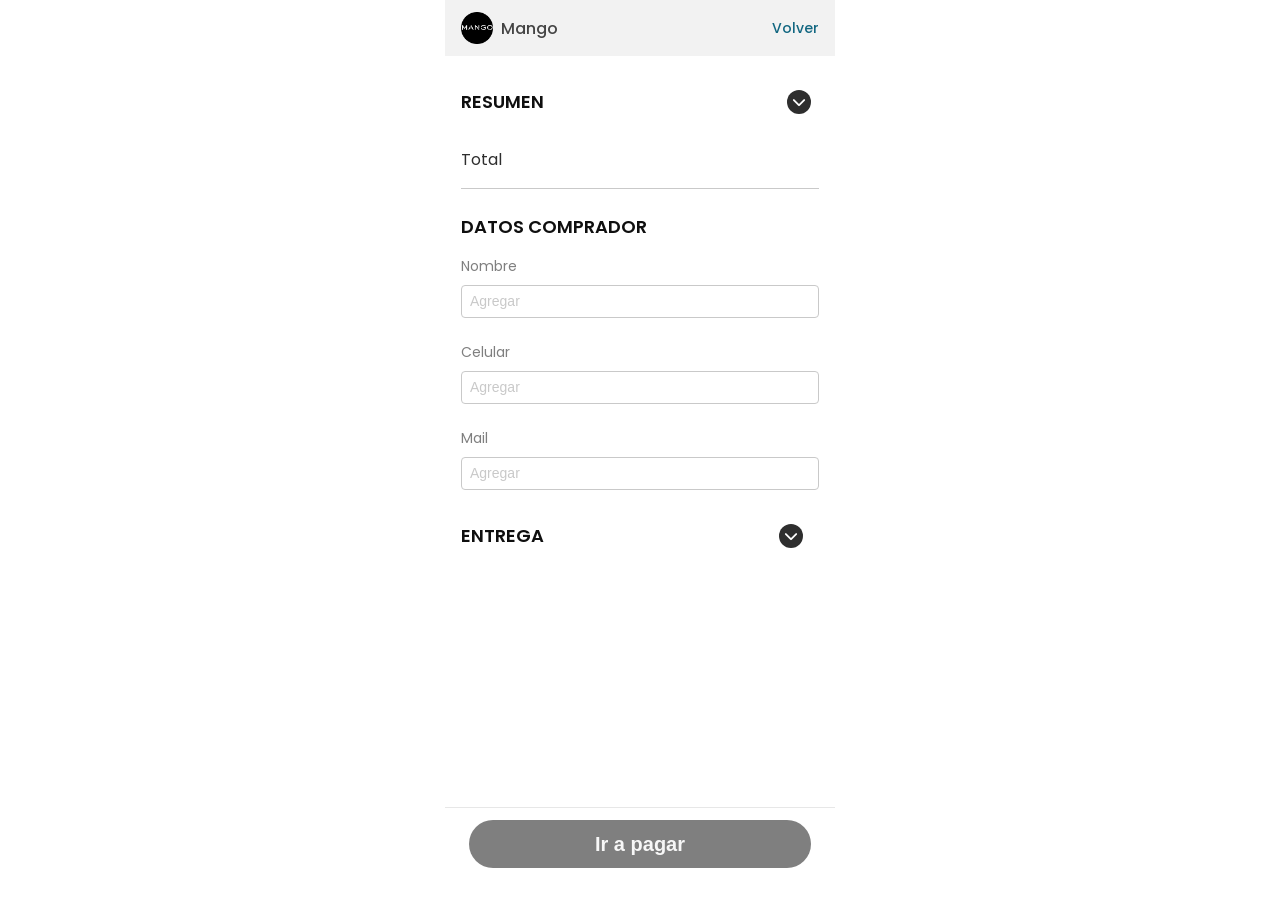
==== preCheckout.html @ 73e1fdb6 "toggle de los botones" ====
<!DOCTYPE html>
<html lang="es">
<head>
    <meta charset="UTF-8">
    <meta name="viewport" content="width=device-width, initial-scale=1.0">
    <title>Pre Checkout</title>
    <link rel="stylesheet" href="preCheckout.css">
    <link rel="stylesheet" href="https://cdnjs.cloudflare.com/ajax/libs/font-awesome/6.5.0/css/all.min.css">
    <link href="https://fonts.googleapis.com/css2?family=Poppins:wght@300;400;500;600;700&display=swap" rel="stylesheet">
</head>
<body>

  <div class="container">

    <!-- Header -->
    <header class="checkout-header">
        <div class="checkout-header__logo">
            <img src="images/Ellipse 3.png" alt="Mango">
            <span>Mango</span>
        </div>
        <a class="checkout-header__volver">Volver</a>
    </header>

    <!-- Resumen -->
    <section class="checkout-resumen">
        <div class="checkout-resumen__header">
            <h2>Resumen</h2>
            <i class="fa-solid fa-chevron-down"></i>
        </div>

        <div class="checkout-resumen__detalle">
            <img src="images/image_p.png" alt="Camisa bootcut">
            <div class="checkout-resumen__info">
                <p class="resumen-nombre">Camisa <br> Bootcut</p>

                <div class="checkout-resumen__atributos">
                    <span>Color: <span class="resumen-color">Celeste</span></span>
                    <span>Talla: <span class="resumen-talla">M</span></span>
                    <span>Cantidad: <span class="resumen-cantidad">01</span></span>
                </div>
            </div>
        </div>

        <div class="checkout-resumen__total">
            <span>Total</span>
            <span class="total-price">S/ 120.00</span>
        </div>
    </section>

    <!-- Datos comprador -->
    <section class="checkout-datos">
        
        <h2>Datos comprador</h2>

        <div class="checkout-column">
            <div class="checkout-field">
                <label>Nombre</label>
                <input type="text" placeholder="Agregar">
            </div>
            <div class="checkout-field">
                <label>Celular</label>
                <input type="text" placeholder="Agregar">
            </div>
            <div class="checkout-field">
                <label>Mail</label>
                <input type="email" placeholder="Agregar">
            </div>
        </div>

    </section>

    <!-- Entrega -->
    <section class="checkout-entrega">
        <div class="checkout-entrega__header">
            <h2>Entrega</h2>
            <i class="fa-solid fa-chevron-down"></i>
        </div>

        <div class="checkout-entrega__content">

            <div class="checkout-entrega__opciones">
                <label>
                    <input type="radio" name="entrega" value="delivery" checked> Delivery
                </label>
                <label>
                    <input type="radio" name="entrega" value="recojo"> Recojo
                </label>
            </div>

            <div class="checkout-entrega__fields">
                <div class="checkout-field">
                    <label>Departamento</label>
                    <select>
                        <option value="">Seleccionar</option>
                    </select>
                </div>

                <div class="checkout-field">
                    <label>Distrito</label>
                    <input type="text" placeholder="Surco">
                </div>

                <div class="checkout-field">
                    <label>Dirección</label>
                    <input type="text" placeholder="Av. Alfredo Benavides 778">
                </div>
            </div>

        </div>

    </section>

  </div>

  <!-- Footer fijo -->
  <div class="checkout-footer">
      <button id="btn-pagar" disabled>Ir a pagar</button>
  </div>



    <script src="preCheckout.js"></script>
</body>
</html>
---- preCheckout.css ----
* {
    margin: 0;
    padding: 0;
    box-sizing: border-box;
}

:root {
    --color-bg: #FFFFFF;
    --color-text-primary: #111111;
    --color-text-secondary: #413C3C;
    --color-text-paragraph: #918A8A;
    --color-surface: #F5F5F5;

    --font-family: 'Poppins', sans-serif;
    --font-size-base: 14px;
    --font-size-sm: 12px;
    --font-size-md: 16px;
    --font-weight-md: 500;
    --font-weight-semiBold: 600
}

body {
    font-family: var(--font-family);
    font-size: var(--font-size-base);
    background-color: var(--color-bg);
    color: var(--color-text-primary);
}

.container {
    padding: 0 16px;
    /*max-width: 390px;*/
    width: 100%;
    margin: 0 auto;
    /*border: 1px solid red;*/
    /*outline: 1px solid red;*/
    display: flex;
    flex-direction: column;
    gap: 24px;
}

/*checkout Header*/

.checkout-header{
    /*outline: 1px solid red;*/
    display: flex;
    justify-content: space-between;
    padding: 12px 16px 12px 16px;
    background-color: #F2F2F2;
    align-items: center;
    margin: 0 -16px;
}

.checkout-header__logo{
    /*border: 1px solid green;*/
    display: flex;
    justify-content: center;
    align-items: center;
    gap: 8px;

}

.checkout-header__logo img{
    max-height: 32px;
    max-width: 32px;

}

.checkout-header__logo span{
    font-size: 16px;
    color: #444444;
    font-weight: var(--font-weight-md);
}

.checkout-header a{
    /*border: 1px solid green;*/
    color: #126781;
    font-size: 14px;
    font-weight: var(--font-weight-md);
}


/*RESUMEN*/
.checkout-resumen{
    /*border: 3px solid green;*/
    display: flex;
    flex-direction: column;
    gap: 24px;
}

.checkout-resumen__header{
    /*border: 1px solid purple;*/
    display: flex;
    justify-content: space-between;
    align-items: center;
    padding: 8px 0;
}

.checkout-resumen__header h2{
    font-size: 18px;
    font-weight: var(--font-weight-semiBold);
    text-transform: uppercase;
    color: #0F0F0F;
}

.checkout-resumen__header i{
    /*border: 1px solid pink;*/
    background-color: #2E2E2E;
    border-radius: 50%;
    padding: 5px;
    color: #FFFFFF;
    margin-right: 8px;
    
}

.checkout-resumen__detalle{
    /*border: 1px solid pink;*/
    display: none;
    gap: 8px;
    align-items: stretch;
}

.checkout-resumen__detalle--visible{
    display: flex;
}

.checkout-resumen__detalle img{
    height: 100%;
    width: 112px;
    min-height: 112px;
    border-radius: 16px;
    border: 1px solid #E3E3E3;
    object-fit: cover;;
}

.checkout-resumen__info{
    /*border: 1px solid brown;*/
    display: flex;
    flex-direction: column;
    gap: 4px;
}

.checkout-resumen__info p{
    /*border: 1px solid blue;*/
    color: #1C1C1C;
    font-weight: var(--font-weight-md);
    font-size: 16px;
}

.checkout-resumen__atributos{
    /*border: 1px solid yellow;*/
    display: flex;
    flex-direction: column;
    margin-top: auto;
}

.checkout-resumen__atributos span{
    /*border: 1px solid yellow;*/
    color: #7F7F7F;
    font-size: 14px;
    letter-spacing: 0.5px;
}

.checkout-resumen__atributos span span{
    color: #474747;
    font-weight: var(--font-weight-md);
}



.checkout-resumen__total{
    /*border: 1px solid black;*/
    border-bottom: 1px solid #C9C9C9;
    display: flex;
    justify-content: space-between;
    align-items: center;
    padding-bottom: 16px;
    padding-right: 8px;
}

.checkout-resumen__total span{
    font-size: 16px;
    color: #2E2E2E;
}

.checkout-resumen__total .total-price{
    font-weight: var(--font-weight-semiBold);
    color: #1C1C1C;
}


/*Datos comprador*/
.checkout-datos{
    /*border: 1px solid yellow;*/
    display: flex;
    flex-direction: column;
    gap: 16px;
}

.checkout-datos h2{
    /*border: 1px solid black;*/
    color: #0F0F0F;
    font-weight: var(--font-weight-semiBold);
    font-size: 18px;
    text-transform: uppercase;
}

.checkout-column{
    /*border: 1px solid black;*/
    display: flex;
    flex-direction: column;
    gap: 24px;
}
.checkout-field{
    /*border: 1px solid blue;*/
    display: flex;
    flex-direction: column;
    gap: 8px;
}

.checkout-field label{
    color: #7F7F7F;
    font-size: 14px;
}

.checkout-field input{
    color: #C9C9C9;
    border: 1px solid #C9C9C9;
    border-radius: 4px;
    padding: 8px;
}

.checkout-field input::placeholder{
    color: #C9C9C9; 
    font-size: 14px;
}


/*Entrega*/
.checkout-entrega{
    /*border: 1px solid brown;*/
    display: flex;
    flex-direction: column;
    gap: 8px;
}

.checkout-entrega__header{
    /*border: 1px solid pink;*/
    display: flex;
    justify-content: space-between;
    align-items: center;
    padding: 8px 8px 8px 0;
}

.checkout-entrega__header h2{
    font-size: 18px;
    font-weight: var(--font-weight-semiBold);
    text-transform: uppercase;
    color: #0F0F0F;
}

.checkout-entrega__header i{
    background-color: #2E2E2E;
    border-radius: 50%;
    padding: 5px;
    color: #FFFFFF;
    margin-right: 8px;
}

.checkout-footer {
    position: fixed;
    bottom: 0;
    left: 50%;
    transform: translateX(-50%);
    width: 100%;
    background: #FFFFFF;
    border-top: 0.5px solid #E7E7E7;
    padding: 12px 24px 32px 24px;
}

.checkout-footer button {
    border: none;
    border-radius: 24px;
    width: 100%;
    height: 48px;
    color: #F7F7F7;
    font-size: 20px;
    font-weight: bold;
    background-color: #7F7F7F;
}

.checkout-entrega__content{
    /*border: 2px solid green;*/
    display: none;
    flex-direction: column;
    gap: 16px;
   
}

.checkout-entrega__content--visible{
    display: flex;
}

.checkout-entrega__opciones{
   /*border: 1px solid brown;*/
   display: flex;
   align-items: center;
   gap: 16px;
   /*margin-top: 8px;   */
}

.checkout-entrega__opciones label{
    display: flex;
    align-items: center;
    gap: 4px;
    font-size: 16px;
    color: #474747;
    padding: 8px 0;
}

.checkout-entrega__opciones input[type="radio"] {
    accent-color: #2E2E2E;
    width: 18px;
    height: 18px;
}

.checkout-entrega__fields{
    /*border: 1px solid yellow;*/
    display: flex;
    flex-direction: column;
    gap: 24px;
}


.checkout-field select{
    border: 1px solid #E3E3E3;
    padding: 8px 16px 8px 6px;
    font-size: 14px;
    color: #474747;
    border-radius: 4px;
    width: 100%;
}









@media (min-width: 768px) {
    .container {
        max-width: 390px;  
    }
    .checkout-footer {
        width: 390px;    
}
}
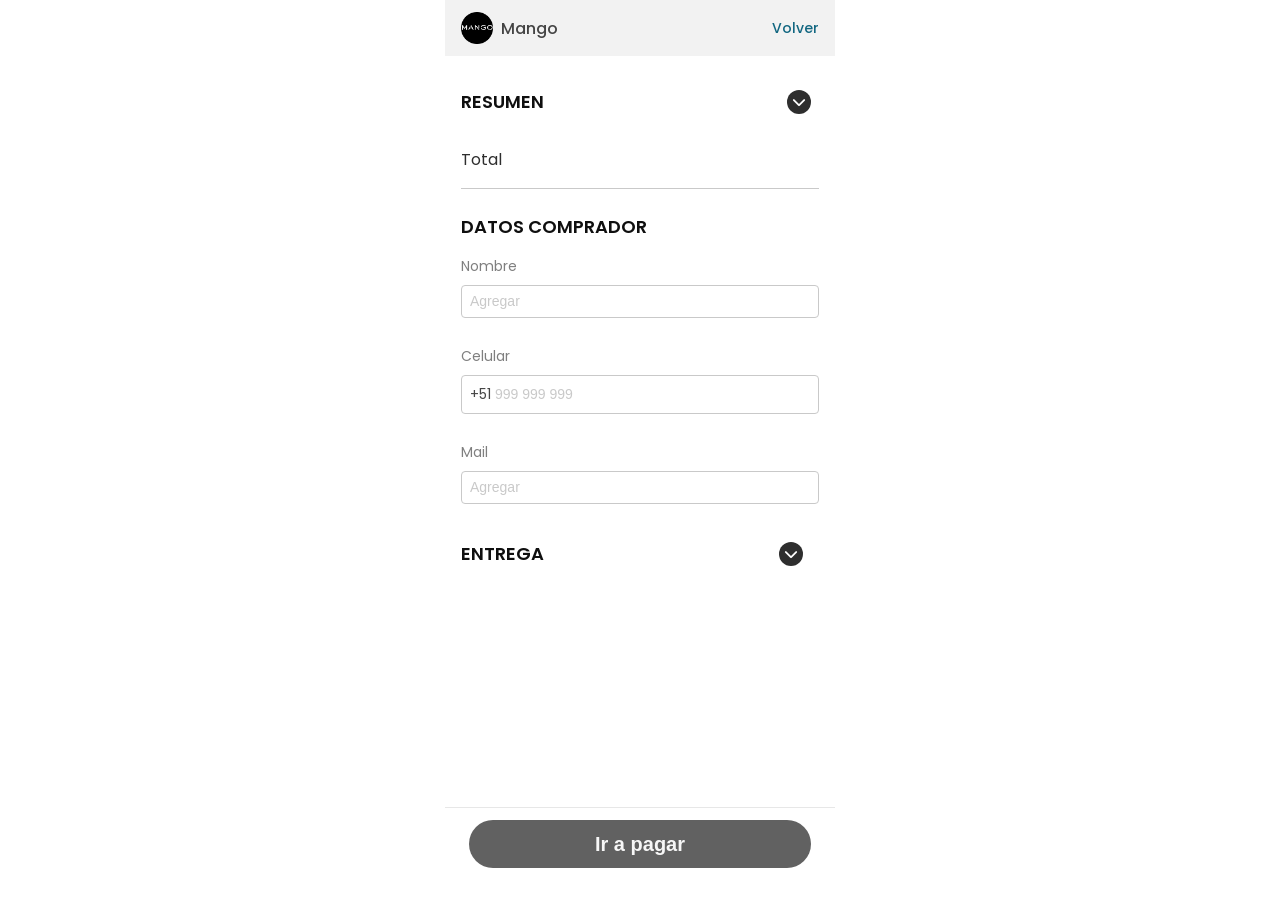
==== commit 3bc23c58: "btn pagar activo, errores de input de entrega" ====
--- a/preCheckout.html
+++ b/preCheckout.html
@@ -53,17 +53,37 @@
         <h2>Datos comprador</h2>
 
         <div class="checkout-column">
+
             <div class="checkout-field">
                 <label>Nombre</label>
-                <input type="text" placeholder="Agregar">
+                <div class="input-wrapper">
+                    <input type="text" id="input-nombre" placeholder="Agregar">
+                    <i class="fa-solid fa-circle-exclamation input-icon-error"></i>
+                </div>
+                <span class="field-error" id="error-nombre"></span>
             </div>
+
             <div class="checkout-field">
                 <label>Celular</label>
-                <input type="text" placeholder="Agregar">
+                <div class="input-wrapper">
+                    <div class="input-celular-wrapper">
+                        <span class="celular-prefix">+51</span>
+                        <input type="text" id="input-celular" placeholder="999 999 999" maxlength="9">
+                    </div>
+                        <i class="fa-solid fa-circle-exclamation input-icon-error"></i>
+                </div>
+                 <span class="field-error" id="error-celular"></span>
             </div>
+
             <div class="checkout-field">
                 <label>Mail</label>
-                <input type="email" placeholder="Agregar">
+
+                <div class="input-wrapper">
+                    <input type="email" id="input-mail" placeholder="Agregar">
+                    <i class="fa-solid fa-circle-exclamation input-icon-error"></i>
+                </div>
+
+                <span class="field-error" id="error-mail"></span>
             </div>
         </div>
 
@@ -90,19 +110,24 @@
             <div class="checkout-entrega__fields">
                 <div class="checkout-field">
                     <label>Departamento</label>
-                    <select>
+                    <select id="input-departamento">
                         <option value="">Seleccionar</option>
+                        <option value="lima">Lima</option>
+                        <option value="arequipa">Arequipa</option>
+                        <option value="cusco">Cusco</option>
+                        <option value="piura">Piura</option>
+                        <option value="trujillo">Trujillo</option>
                     </select>
                 </div>
 
                 <div class="checkout-field">
                     <label>Distrito</label>
-                    <input type="text" placeholder="Surco">
+                    <input type="text" id="input-distrito" placeholder="Surco">
                 </div>
 
                 <div class="checkout-field">
                     <label>Dirección</label>
-                    <input type="text" placeholder="Av. Alfredo Benavides 778">
+                    <input type="text" id="input-direccion" placeholder="Av. Alfredo Benavides 778">
                 </div>
             </div>
 
@@ -114,7 +139,13 @@
 
   <!-- Footer fijo -->
   <div class="checkout-footer">
-      <button id="btn-pagar" disabled>Ir a pagar</button>
+        <div class="checkout-footer__alert">
+            <i class="fa-solid fa-circle-exclamation"></i>
+            <p>Completa tus datos para continuar</p>
+        </div>
+        <div class="checkout-footer__btn">
+            <button id="btn-pagar">Ir a pagar</button>
+        </div>
   </div>
 
 
--- a/preCheckout.css
+++ b/preCheckout.css
@@ -2,6 +2,7 @@
     margin: 0;
     padding: 0;
     box-sizing: border-box;
+    /*outline: 1px solid red;*/
 }
 
 :root {
@@ -32,7 +33,6 @@
     width: 100%;
     margin: 0 auto;
     /*border: 1px solid red;*/
-    /*outline: 1px solid red;*/
     display: flex;
     flex-direction: column;
     gap: 24px;
@@ -113,27 +113,47 @@
 }
 
 .checkout-resumen__detalle{
-    /*border: 1px solid pink;*/
+    /*border: 2px solid pink;*/
     display: none;
-    gap: 8px;
-    align-items: stretch;
+    gap: 16px;
+    margin-top: -8px; /*para que tenga un top de 16px a 24 le quito 8*/
+    /*align-items: stretch;*/
 }
 
 .checkout-resumen__detalle--visible{
     display: flex;
-}
-
-.checkout-resumen__detalle img{
+    flex-direction: column;
+}
+
+/*.checkout-resumen__detalle img{
     height: 100%;
     width: 112px;
     min-height: 112px;
     border-radius: 16px;
     border: 1px solid #E3E3E3;
     object-fit: cover;;
+}*/
+
+/*generado dinamicamente*/
+.checkout-resumen__item {
+    /*border: 1px solid brown;*/
+    display: flex;
+    gap: 8px;
+}
+
+.checkout-resumen__item img {
+    width: 112px;
+    height: auto; /* cambia esto */
+    min-height: 112px;
+    align-self: stretch; /* esto hace que la imagen se estire al alto del contenedor */
+    border-radius: 16px;
+    border: 1px solid #E3E3E3;
+    object-fit: cover;
+    flex-shrink: 0;
 }
 
 .checkout-resumen__info{
-    /*border: 1px solid brown;*/
+    /*border: 1px solid green;*/
     display: flex;
     flex-direction: column;
     gap: 4px;
@@ -218,6 +238,7 @@
 }
 
 .checkout-field label{
+    /*border: 1px solid rgb(255, 170, 0);*/
     color: #7F7F7F;
     font-size: 14px;
 }
@@ -227,11 +248,81 @@
     border: 1px solid #C9C9C9;
     border-radius: 4px;
     padding: 8px;
+    /*max-height: 48px;*/
 }
 
 .checkout-field input::placeholder{
     color: #C9C9C9; 
     font-size: 14px;
+}
+
+/*ERROR INPUT*/
+.input--error {
+    border-color: #E53935;
+    color: #E53935;
+}
+
+.field-error {
+    /*border: 1px solid green;*/
+    margin-top: -4px; /*queda 4 de espacio, porque era 8px antes*/
+    color: #EF5350;
+    font-size: 12px;
+    font-weight: var(--font-weight-md);
+    text-align: end;
+}
+
+.input-wrapper {
+    position: relative;
+}
+
+.input-wrapper input {
+    width: 100%;
+}
+
+.input-icon-error {
+    position: absolute;
+    right: 8px;
+    top: 50%;
+    transform: translateY(-50%);
+    color: #E57373;
+    visibility: hidden;
+}
+
+.input-icon-error.input-icon-error--visible {
+     visibility: visible;
+}
+
+input.input--error{
+    border:1px solid #E53935;
+}
+
+.input-celular-wrapper {
+    display: flex;
+    align-items: center;
+    border: 1px solid #C9C9C9;
+    border-radius: 4px;
+    padding: 8px;
+    gap: 4px;
+}
+
+.input-celular-wrapper.input--error{
+    border:1px solid #E53935;
+}
+
+.celular-prefix {
+    color: #474747;
+    font-size: 14px;
+    white-space: nowrap;
+}
+
+.input-celular-wrapper input {
+    border: none;
+    padding: 0;
+    flex: 1;
+}
+
+.input-celular-wrapper.input--error {
+    border-color: #E53935;
 }
 
 
@@ -274,10 +365,48 @@
     width: 100%;
     background: #FFFFFF;
     border-top: 0.5px solid #E7E7E7;
+    transition: opacity 0.3s ease;
+}
+
+.checkout-footer--hidden {
+    opacity: 0;
+    pointer-events: none;
+}
+
+.checkout-footer__alert{
+    /*border: 2px solid black;*/
+    display: none;
+    align-items: center;
+    justify-content: center;
+    width: 100%;
+    padding: 8px 24px;
+    gap: 4px;
+    background-color: #FFEED5;
+    /*margin: 0 -16px;*/
+}
+
+.checkout-footer__alert--visible{
+    display: flex;
+}
+
+.checkout-footer__alert i{
+    /*border: 2px solid pink;*/
+    color: #F97816;
+    font-size: 16px;
+}
+
+.checkout-footer__alert p{
+    /*border: 2px solid green;*/
+    color: #7C2F12;
+    font-size: 14px;
+}
+
+.checkout-footer__btn {
     padding: 12px 24px 32px 24px;
 }
 
-.checkout-footer button {
+.checkout-footer__btn button {
+    /*border: 2px solid green;*/
     border: none;
     border-radius: 24px;
     width: 100%;
@@ -285,14 +414,15 @@
     color: #F7F7F7;
     font-size: 20px;
     font-weight: bold;
-    background-color: #7F7F7F;
+    background-color: #616161;
 }
 
 .checkout-entrega__content{
-    /*border: 2px solid green;*/
+    /*border: 5px solid black;*/
     display: none;
     flex-direction: column;
     gap: 16px;
+    margin-bottom: 120px;
    
 }
 
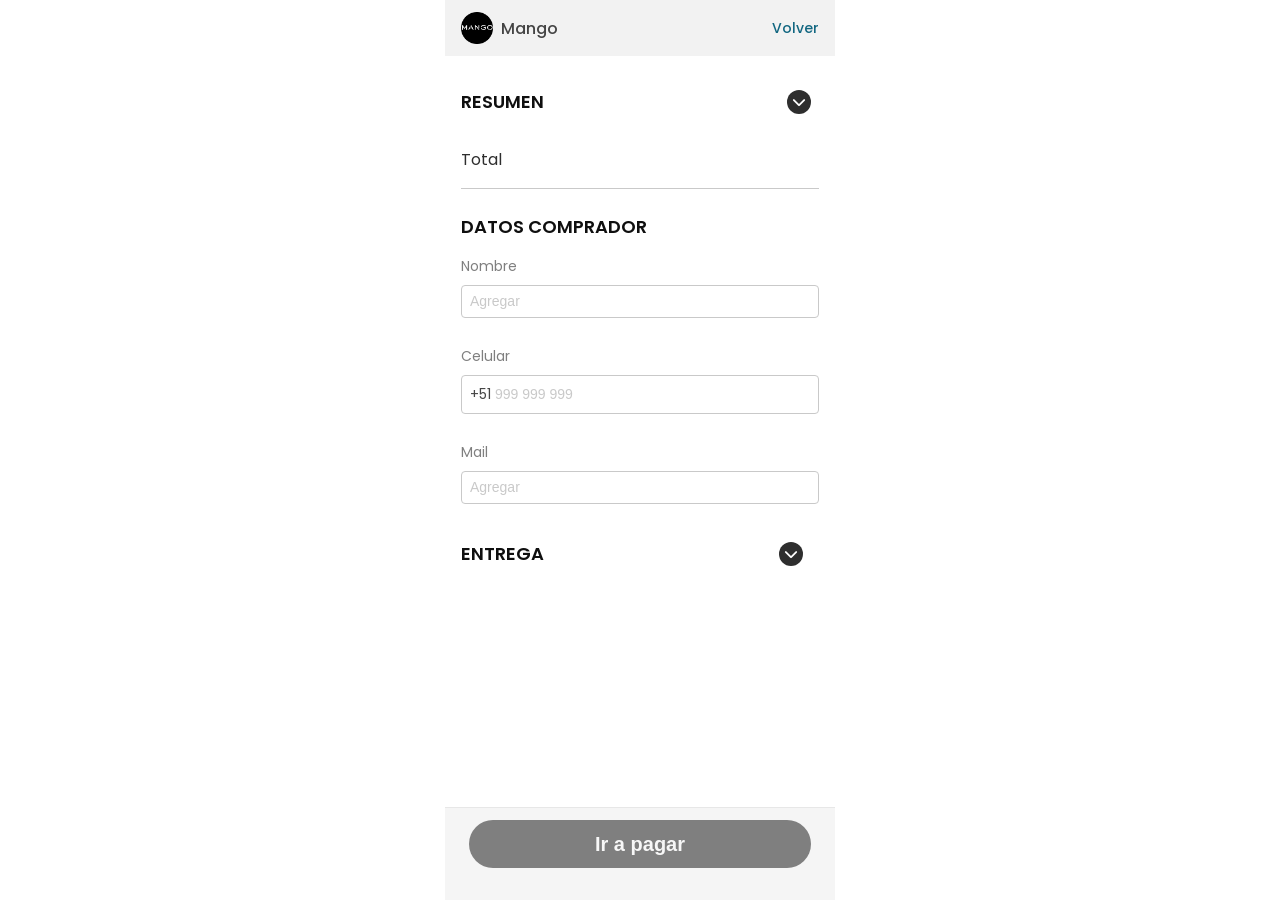
==== commit a422d0df: "modal hecho" ====
--- a/preCheckout.html
+++ b/preCheckout.html
@@ -137,17 +137,65 @@
 
   </div>
 
-  <!-- Footer fijo -->
-  <div class="checkout-footer">
-        <div class="checkout-footer__alert">
-            <i class="fa-solid fa-circle-exclamation"></i>
-            <p>Completa tus datos para continuar</p>
-        </div>
-        <div class="checkout-footer__btn">
-            <button id="btn-pagar">Ir a pagar</button>
-        </div>
-  </div>
-
+    <!-- Footer fijo -->
+    <div class="checkout-footer">
+            <div class="checkout-footer__alert">
+                <i class="fa-solid fa-circle-exclamation"></i>
+                <p>Completa tus datos para continuar</p>
+            </div>
+            <div class="checkout-footer__btn">
+                <button id="btn-pagar">Ir a pagar</button>
+            </div>
+    </div>
+
+    <!-- Modal Volver -->
+    <div class="modal-volver" id="modal-volver">
+
+        <div class="modal-volver__backdrop"></div>
+        <div class="modal-volver__card">
+
+            <button class="modal-volver__close" id="modal-close">
+                <i class="fa-solid fa-xmark"></i>
+            </button>
+
+            <p class="modal-volver__pregunta">¿Qué deseas hacer con tu compra?</p>
+
+            <div class="modal-volver__opciones">
+
+                <div class="modal-volver__item" id="opcion-modificar">
+                    <div class="modal-volver__texto">
+                        <span class="modal-volver__titulo">Modificar mi orden</span>
+                        <span class="modal-volver__desc">Regresa al producto para cambiar tallas o agregar más unidades</span>
+                    </div>
+                    <button class="modal-volver__arrow">
+                        <i class="fa-solid fa-arrow-right"></i>
+                    </button>
+                </div>
+
+                <div class="modal-volver__item" id="opcion-continuar">
+                    <div class="modal-volver__texto">
+                        <span class="modal-volver__titulo">Continuar con el pago</span>
+                        <span class="modal-volver__desc">Sigue llenando tus datos para finalizar tu pedido.</span>
+                    </div>
+                    <button class="modal-volver__arrow">
+                        <i class="fa-solid fa-arrow-right"></i>
+                    </button>
+                </div>
+
+                <div class="modal-volver__item" id="opcion-vaciar">
+                    <div class="modal-volver__texto">
+                        <span class="modal-volver__titulo">Vaciar carrito y salir</span>
+                        <span class="modal-volver__desc">Se eliminarán los productos seleccionados de tu bolsa.</span>
+                    </div>
+                    <button class="modal-volver__arrow">
+                        <i class="fa-solid fa-arrow-right"></i>
+                    </button>
+                </div>
+
+            </div>
+
+        </div>
+    </div>
 
 
     <script src="preCheckout.js"></script>
--- a/preCheckout.css
+++ b/preCheckout.css
@@ -357,16 +357,22 @@
     margin-right: 8px;
 }
 
+.checkout-entrega__header--active i {
+    background-color: #7F7F7F;
+}
+
 .checkout-footer {
     position: fixed;
     bottom: 0;
     left: 50%;
     transform: translateX(-50%);
     width: 100%;
-    background: #FFFFFF;
+    background: #F5F5F5;
     border-top: 0.5px solid #E7E7E7;
     transition: opacity 0.3s ease;
 }
+
+
 
 .checkout-footer--hidden {
     opacity: 0;
@@ -414,7 +420,7 @@
     color: #F7F7F7;
     font-size: 20px;
     font-weight: bold;
-    background-color: #616161;
+    background-color: #7F7F7F;
 }
 
 .checkout-entrega__content{
@@ -471,7 +477,115 @@
 }
 
 
-
+/* MODAL VOLVER */
+.modal-volver {
+    /*border: 3px solid red;*/
+    display: none;
+    position: fixed;
+    inset: 0;
+    z-index: 100;
+}
+
+.modal-volver--visible {
+    display: block;
+}
+
+.modal-volver__backdrop {
+    /*border: 3px solid blue;*/
+    position: absolute;
+    inset: 0;
+    background: rgba(0, 0, 0, 0.4);
+}
+
+.modal-volver__card {
+    /*border: 3px solid green;*/
+    position: absolute;
+    top: 50%;
+    left: 50%;
+    transform: translate(-50%, -50%);
+    background: #FFFFFF;
+    border-radius: 16px;
+    padding: 16px 24px  32px 24px;
+    width: calc(100% - 32px);
+    max-width: 358px;
+    display: flex;
+    flex-direction: column;
+    gap: 16px;
+}
+
+.modal-volver__close {
+    /*border: 3px solid orange;*/
+    align-self: flex-end;
+    background: none;
+    border: none;
+    font-size: 18px;
+    color: #1C1B1F;
+    /*padding: 0px 0px;*/
+}
+
+.modal-volver__pregunta {
+    /*border: 3px solid purple;*/
+    font-size: 16px;
+    font-weight: var(--font-weight-md);
+    color: #4C4C4C;
+    white-space: nowrap;
+    text-align: center;
+}
+
+.modal-volver__opciones {
+    /*border: 3px solid pink;*/
+    display: flex;
+    flex-direction: column;
+    gap: 16px;
+}
+
+.modal-volver__item {
+    /*border: 3px solid brown;*/
+    display: flex;
+    justify-content: space-between;
+    align-items: center;
+    background: #F5F5F5;
+    border-radius: 8px;
+    padding: 16px;
+    gap: 16px;
+    cursor: pointer;
+}
+
+.modal-volver__texto {
+    /*border: 3px solid cyan;*/
+    display: flex;
+    flex-direction: column;
+    gap: 8px;
+}
+
+.modal-volver__titulo {
+    /*border: 3px solid lime;*/
+    font-size: 14px;
+    font-weight: var(--font-weight-md);
+    color: #4C4C4C;
+}
+
+.modal-volver__desc {
+    /*border: 3px solid magenta;*/
+    font-size: 12px;
+    color: #4C4C4C;
+}
+
+.modal-volver__arrow {
+    /*border: 3px solid yellow;*/
+    background: #7F7F7F;
+    border-radius: 50%;
+    border: none;
+    width: 27px;
+    height: 27px;
+    min-width: 27px;
+    display: flex;
+    align-items: center;
+    justify-content: center;
+    color: #FFFFFF;
+    font-size: 12px;
+    cursor: pointer;
+}
 
 
 
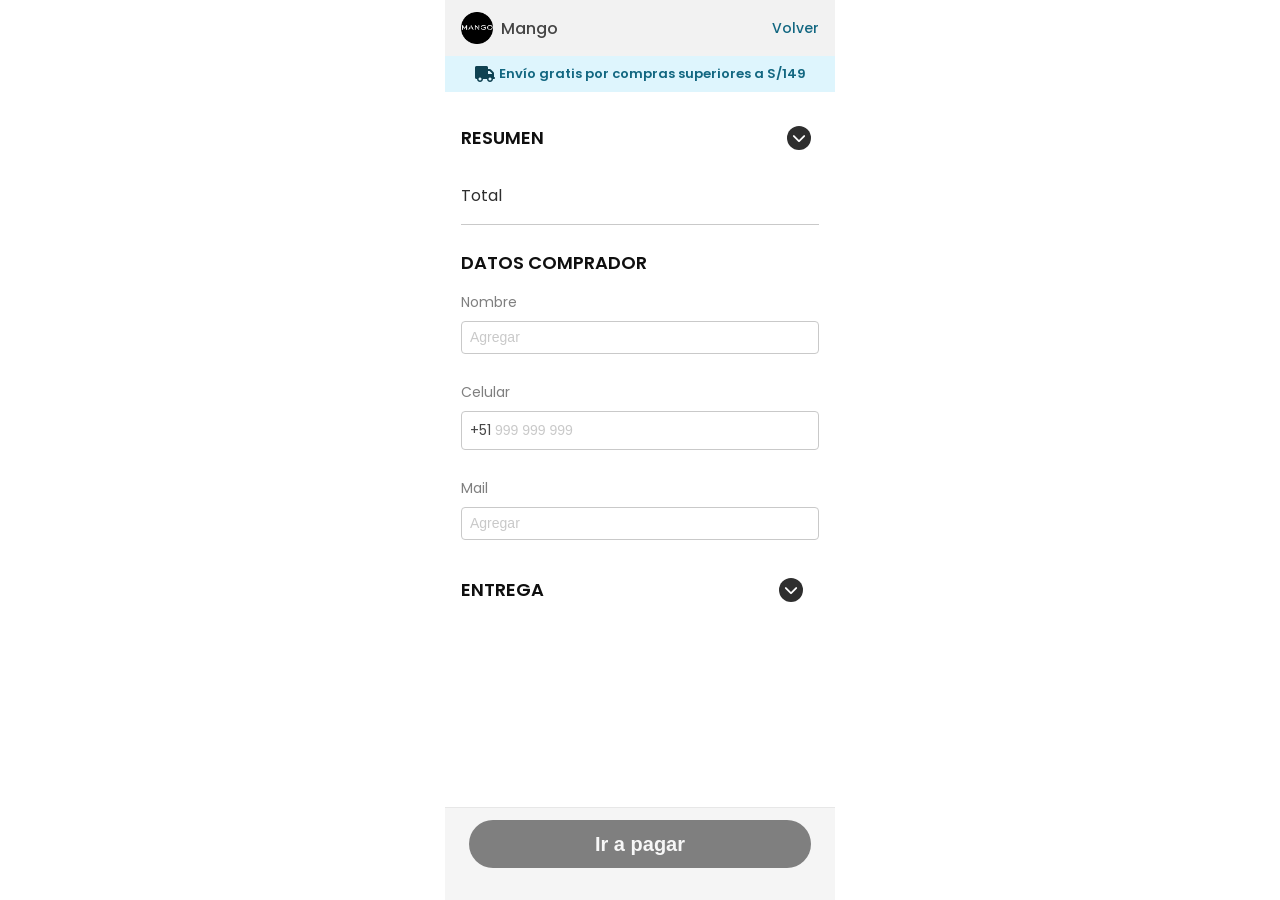
==== commit 69b0dbfb: "banner de envío y opciones de envío" ====
--- a/preCheckout.html
+++ b/preCheckout.html
@@ -21,6 +21,12 @@
         <a class="checkout-header__volver">Volver</a>
     </header>
 
+    <!-- Banner envío gratis -->
+    <div class="banner-envio">
+        <i class="fa-solid fa-truck"></i>
+        <span id="default">Envío gratis por compras superiores a S/149</span>
+    </div>
+
     <!-- Resumen -->
     <section class="checkout-resumen">
         <div class="checkout-resumen__header">
@@ -29,7 +35,7 @@
         </div>
 
         <div class="checkout-resumen__detalle">
-            <img src="images/image_p.png" alt="Camisa bootcut">
+            <!--<img src="images/image_p.png" alt="Camisa bootcut">
             <div class="checkout-resumen__info">
                 <p class="resumen-nombre">Camisa <br> Bootcut</p>
 
@@ -38,7 +44,7 @@
                     <span>Talla: <span class="resumen-talla">M</span></span>
                     <span>Cantidad: <span class="resumen-cantidad">01</span></span>
                 </div>
-            </div>
+            </div>-->
         </div>
 
         <div class="checkout-resumen__total">
@@ -103,11 +109,38 @@
                     <input type="radio" name="entrega" value="delivery" checked> Delivery
                 </label>
                 <label>
-                    <input type="radio" name="entrega" value="recojo"> Recojo
+                    <input type="radio" name="entrega" value="recojo"> Retiro en tienda
                 </label>
             </div>
 
             <div class="checkout-entrega__fields">
+                
+                <!-- Opciones de envío -->
+                <div class="entrega-opciones-envio">
+
+                    <!-- Estado 1: envío gratis por destino -->
+                    <div class="envio-item envio-item--gratis envio-item--hidden">
+                        <span>• Envío a Lima Metropolitana</span>
+                        <span class="envio-badge">GRATIS</span>
+                    </div>
+
+                    <!-- Estado 2: progress bar -->
+                    <div class="envio-item envio-item--progress">
+                        <p>¡Estás a solo <strong>S/29.00</strong> de tener <strong>Envío Gratis!</strong></p>
+                        <div class="envio-progress-bar">
+                            <div class="envio-progress-bar__fill"></div>
+                        </div>
+                    </div>
+
+                    <!-- Estado 3: tarifas por defecto -->
+                    <div class="envio-item envio-item--tarifas">
+                        <span>• Envío a Lima Metropolitana <span class="envio-precio">S/15.00</span></span>
+                        <span>• Envío a todo Peru <span class="envio-precio">S/25.00</span></span>
+                    </div>
+
+                </div>
+
+
                 <div class="checkout-field">
                     <label>Departamento</label>
                     <select id="input-departamento">
--- a/preCheckout.css
+++ b/preCheckout.css
@@ -76,6 +76,35 @@
     color: #126781;
     font-size: 14px;
     font-weight: var(--font-weight-md);
+}
+
+/*BANNER DE ENVÍO GRATIS*/
+.banner-envio{
+    /*border: 3px solid green;*/
+    display: flex;
+    justify-content: center;
+    align-items: center;
+    background: #DEF5FD;
+    padding: 8px 24px 8px 24px;
+    gap: 4px;
+    margin: -24px -16px 0 -16px;
+}
+
+.banner-envio--visible{
+    display: flex;
+}
+
+.banner-envio i{
+    /*border: 3px solid red;*/
+    color: #0F4252;
+    font-size: 16px;
+}
+
+.banner-envio span{
+    /*border: 3px solid blue;*/
+    color: #126781;
+    font-size: 13px;
+    font-weight: var(--font-weight-semiBold);
 }
 
 
@@ -125,6 +154,18 @@
     flex-direction: column;
 }
 
+.resumen-trash {
+    /*border: 2px solid pink;*/
+    color: #616161;
+    font-size: 16px;
+    align-self: center;
+    cursor: pointer;
+}
+
+.resumen-trash--hidden {
+    display: none !important;
+}
+
 /*.checkout-resumen__detalle img{
     height: 100%;
     width: 112px;
@@ -139,11 +180,12 @@
     /*border: 1px solid brown;*/
     display: flex;
     gap: 8px;
+    padding-right: 8px;
 }
 
 .checkout-resumen__item img {
     width: 112px;
-    height: auto; /* cambia esto */
+    height: auto;
     min-height: 112px;
     align-self: stretch; /* esto hace que la imagen se estire al alto del contenedor */
     border-radius: 16px;
@@ -156,6 +198,7 @@
     /*border: 1px solid green;*/
     display: flex;
     flex-direction: column;
+    width: 100%;
     gap: 4px;
 }
 
@@ -445,6 +488,7 @@
 }
 
 .checkout-entrega__opciones label{
+    /*border: 1px solid red;*/
     display: flex;
     align-items: center;
     gap: 4px;
@@ -464,6 +508,75 @@
     display: flex;
     flex-direction: column;
     gap: 24px;
+}
+
+.entrega-opciones-envio{
+    /*border: 1px solid yellow;*/
+    display: flex;
+}
+
+.envio-item--gratis{
+    /*border: 1px solid brown;*/
+    display: flex;
+    justify-content: space-between;
+    align-items: center;
+    padding: 12px 16px 12px 8px;
+    background-color: #F2F2F2;
+    border-radius: 8px;
+    height: 68px;
+    margin-top: -8px;
+    margin-bottom: -8px;
+    width: 100%;
+}
+
+
+.envio-item--gratis span{
+    color: #474747;
+    font-size: 14px;
+}
+
+.envio-badge{
+    color: #2E2E2E;
+    font-size: 14px;
+    font-weight: var(--font-weight-md);
+}
+
+.envio-item--progress{
+    border: 1px solid blue;
+    display: none;
+}
+
+.envio-item--tarifas{
+    /*border: 1px solid purple;*/
+    display: flex;
+    flex-direction: column;
+    justify-content: center;
+    padding: 12px 16px 12px 8px;
+    background-color: #F2F2F2;
+    border-radius: 8px;
+    gap: 8px;
+    margin-top: -8px;
+    margin-bottom: -8px;
+    width: 100%;
+}
+
+.envio-item--tarifas span{
+    /*border: 1px solid purple;*/
+    display: flex;
+    justify-content: space-between;
+    color: #474747;
+    font-size: 14px;
+}
+
+.envio-item--hidden {
+    display: none;
+}
+
+
+.envio-precio{
+    color: #2E2E2E;
+    font-size: 14px;
+    font-weight: var(--font-weight-md);
 }
 
 
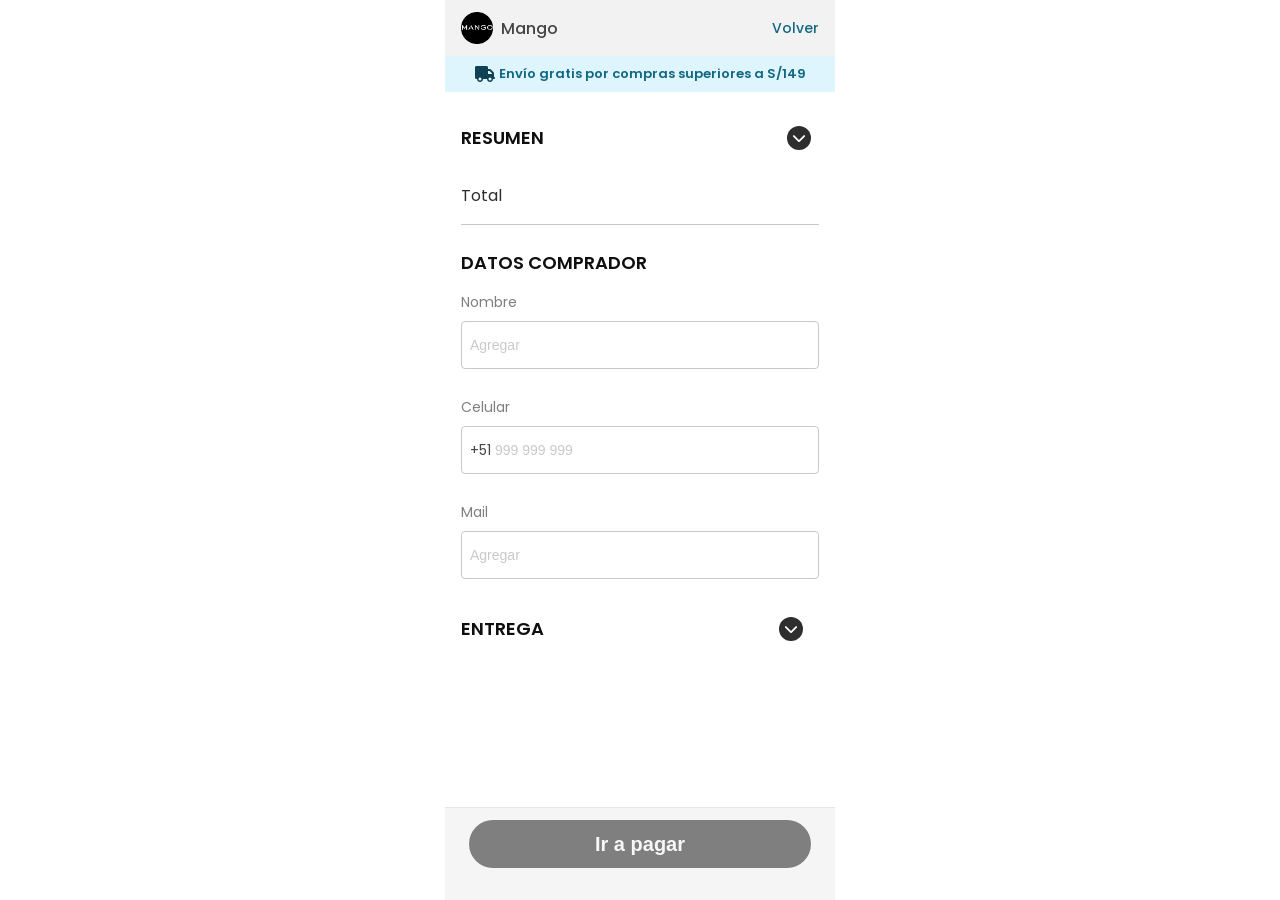
==== commit df2a144d: "selecion recojo ya está" ====
--- a/preCheckout.html
+++ b/preCheckout.html
@@ -115,53 +115,92 @@
 
             <div class="checkout-entrega__fields">
                 
-                <!-- Opciones de envío -->
-                <div class="entrega-opciones-envio">
-
-                    <!-- Estado 1: envío gratis por destino -->
-                    <div class="envio-item envio-item--gratis envio-item--hidden">
-                        <span>• Envío a Lima Metropolitana</span>
-                        <span class="envio-badge">GRATIS</span>
-                    </div>
-
-                    <!-- Estado 2: progress bar -->
-                    <div class="envio-item envio-item--progress">
-                        <p>¡Estás a solo <strong>S/29.00</strong> de tener <strong>Envío Gratis!</strong></p>
-                        <div class="envio-progress-bar">
-                            <div class="envio-progress-bar__fill"></div>
+                <!-- ============ DELIVERY ============ -->
+                <div class="entrega-delivery entrega-delivery--visible" id="entrega-delivery">
+                    
+                    <!-- Opciones de envío -->
+                    <div class="entrega-opciones-envio">
+
+                        <!-- Estado 1: envío gratis por destino -->
+                        <div class="envio-item envio-item--gratis envio-item--hidden">
+                            <span>• Envío a Lima Metropolitana</span>
+                            <span class="envio-badge">GRATIS</span>
                         </div>
-                    </div>
-
-                    <!-- Estado 3: tarifas por defecto -->
-                    <div class="envio-item envio-item--tarifas">
-                        <span>• Envío a Lima Metropolitana <span class="envio-precio">S/15.00</span></span>
-                        <span>• Envío a todo Peru <span class="envio-precio">S/25.00</span></span>
-                    </div>
-
-                </div>
-
+
+                        <!-- Estado 2: progress bar -->
+                        <div class="envio-item envio-item--progress">
+                            <p>¡Estás a solo <strong>S/29.00</strong> de tener <strong>Envío Gratis!</strong></p>
+                            <div class="envio-progress-bar">
+                                <div class="envio-progress-bar__fill"></div>
+                            </div>
+                        </div>
+
+                        <!-- Estado 3: tarifas por defecto -->
+                        <div class="envio-item envio-item--tarifas">
+                            <span>• Envío a Lima Metropolitana <span class="envio-precio">S/15.00</span></span>
+                            <span>• Envío a todo Peru <span class="envio-precio">S/25.00</span></span>
+                        </div>
+
+                    </div>
+
+
+                    <div class="checkout-field">
+                        <label>Departamento</label>
+                        <select id="input-departamento">
+                            <option value="">Seleccionar</option>
+                            <option value="lima">Lima</option>
+                            <option value="arequipa">Arequipa</option>
+                            <option value="cusco">Cusco</option>
+                            <option value="piura">Piura</option>
+                            <option value="trujillo">Trujillo</option>
+                        </select>
+                    </div>
+
+                    <div class="checkout-field">
+                        <label>Distrito</label>
+                        <input type="text" id="input-distrito" placeholder="Surco">
+                    </div>
+
+                    <div class="checkout-field">
+                        <label>Dirección</label>
+                        <input type="text" id="input-direccion" placeholder="Av. Alfredo Benavides 778">
+                    </div>
+                </div>
+            </div>
+
+             <!-- ============ RETIRO EN TIENDA (nuevo, independiente) ============ -->
+            <div class="entrega-recojo" id="entrega-recojo">
 
                 <div class="checkout-field">
                     <label>Departamento</label>
-                    <select id="input-departamento">
-                        <option value="">Seleccionar</option>
-                        <option value="lima">Lima</option>
-                        <option value="arequipa">Arequipa</option>
-                        <option value="cusco">Cusco</option>
-                        <option value="piura">Piura</option>
-                        <option value="trujillo">Trujillo</option>
+                    <select id="input-departamento-recojo">
+                        <option value="lima">Lima, Lima</option>
                     </select>
                 </div>
 
+                <div class="tienda-card" data-tienda="jockey-plaza">
+                    <div class="tienda-card__info">
+                        <p class="tienda-card__nombre">Jockey Plaza</p>
+                        <p class="tienda-card__direccion">• Av. Javier Prado Este 4200 Surco, Local 103</p>
+                        <p class="tienda-card__horario">Lima · Horario: 9:00 a 18:00</p>
+                    </div>
+                    <button type="button" class="tienda-card__btn">Seleccionar</button>
+                </div>
+
+                <div class="tienda-card" data-tienda="angamos-open-plaza">
+                    <div class="tienda-card__info">
+                        <p class="tienda-card__nombre">Angamos Open Plaza</p>
+                        <p class="tienda-card__direccion">• Av. Angamos Este 1803, Surquillo</p>
+                        <p class="tienda-card__horario">Lima · Horario: 9:00 a 18:00</p>
+                    </div>
+                    <button type="button" class="tienda-card__btn">Seleccionar</button>
+                </div>
+
                 <div class="checkout-field">
-                    <label>Distrito</label>
-                    <input type="text" id="input-distrito" placeholder="Surco">
-                </div>
-
-                <div class="checkout-field">
-                    <label>Dirección</label>
-                    <input type="text" id="input-direccion" placeholder="Av. Alfredo Benavides 778">
-                </div>
+                    <label>Fecha de retiro</label>
+                    <input type="date" id="input-fecha-retiro">
+                </div>
+
             </div>
 
         </div>
@@ -169,6 +208,7 @@
     </section>
 
   </div>
+
 
     <!-- Footer fijo -->
     <div class="checkout-footer">
--- a/preCheckout.css
+++ b/preCheckout.css
@@ -16,6 +16,7 @@
     --font-size-base: 14px;
     --font-size-sm: 12px;
     --font-size-md: 16px;
+    
     --font-weight-md: 500;
     --font-weight-semiBold: 600
 }
@@ -287,6 +288,7 @@
 }
 
 .checkout-field input{
+    height:48px;
     color: #C9C9C9;
     border: 1px solid #C9C9C9;
     border-radius: 4px;
@@ -297,6 +299,15 @@
 .checkout-field input::placeholder{
     color: #C9C9C9; 
     font-size: 14px;
+}
+
+.checkout-field input:focus{
+    outline:none;
+    border-color:#A6A6A6;
+}
+
+.input-celular-wrapper:focus-within{
+    border-color:#A6A6A6;
 }
 
 /*ERROR INPUT*/
@@ -342,6 +353,7 @@
 .input-celular-wrapper {
     display: flex;
     align-items: center;
+    height:48px;
     border: 1px solid #C9C9C9;
     border-radius: 4px;
     padding: 8px;
@@ -359,9 +371,13 @@
 }
 
 .input-celular-wrapper input {
-    border: none;
-    padding: 0;
-    flex: 1;
+    flex:1;
+    height:100%;
+    border:none;
+    outline:none;
+    padding:0;
+    font-size:14px;
+    background:transparent;
 }
 
 .input-celular-wrapper.input--error {
@@ -414,8 +430,6 @@
     border-top: 0.5px solid #E7E7E7;
     transition: opacity 0.3s ease;
 }
-
-
 
 .checkout-footer--hidden {
     opacity: 0;
@@ -480,7 +494,7 @@
 }
 
 .checkout-entrega__opciones{
-   /*border: 1px solid brown;*/
+   /*border: 5px solid rgb(42, 165, 91);*/
    display: flex;
    align-items: center;
    gap: 16px;
@@ -581,12 +595,99 @@
 
 
 .checkout-field select{
-    border: 1px solid #E3E3E3;
+    border:1px solid #C9C9C9;
+    height:48px;
     padding: 8px 16px 8px 6px;
     font-size: 14px;
     color: #474747;
     border-radius: 4px;
     width: 100%;
+    outline:none;
+    box-shadow:none;
+    appearance:none; /* opcional */
+    -webkit-appearance:none;
+}
+
+/* Toggle Delivery / Retiro en tienda */
+.entrega-delivery,
+.entrega-recojo{
+    display: none;
+    flex-direction: column;
+    gap: 24px;
+}
+
+.entrega-delivery--visible{
+    display: flex;
+}
+
+.entrega-recojo--visible{
+    display: flex;
+    /*border: 1px solid red;*/
+    margin-top: -24px;
+}
+
+
+
+/* Tarjeta de tienda */
+.tienda-card{
+    /*border: 1px solid red;*/
+    display: flex;
+    flex-direction: column;
+    /*justify-content: space-between;
+    align-items: flex-end;*/
+    /*border: 1px solid #E3E3E3;*/
+    border-radius: 8px;
+    padding: 12px 16px;
+    gap: 16px;
+    transition: border-color .2s ease, background-color .2s ease;
+    background-color: #F2F2F2;
+}
+
+.tienda-card__info{
+    display: flex;
+    flex-direction: column;
+    gap: 8px;
+}
+
+.tienda-card__nombre{
+    /*border: 1px solid green;*/
+    font-size: 16px;
+    font-weight: var(--font-weight-md);
+    color: #474747;
+}
+
+.tienda-card__direccion{
+    /*border: 1px solid brown;*/
+    font-size: 14px;
+    color: #474747;
+}
+
+.tienda-card__horario{
+    /*border: 1px solid purple;*/
+    font-size: 12px;
+    color: #7F7F7F;
+}
+
+.tienda-card__btn{
+    /*border: 1px solid yellow;*/
+    border: none;
+    background: transparent;
+    font-family: var(--font-family);
+    font-size: 14px;
+    color: #7F7F7F;
+    white-space: nowrap;
+    cursor: pointer;
+    text-align: end;
+}
+
+/* Estado seleccionado */
+.tienda-card--selected{
+    border-color: #4CAF50;
+    background-color: #F3FAF3;
+}
+
+.tienda-card--selected .tienda-card__btn{
+    color: #44734E;
 }
 
 
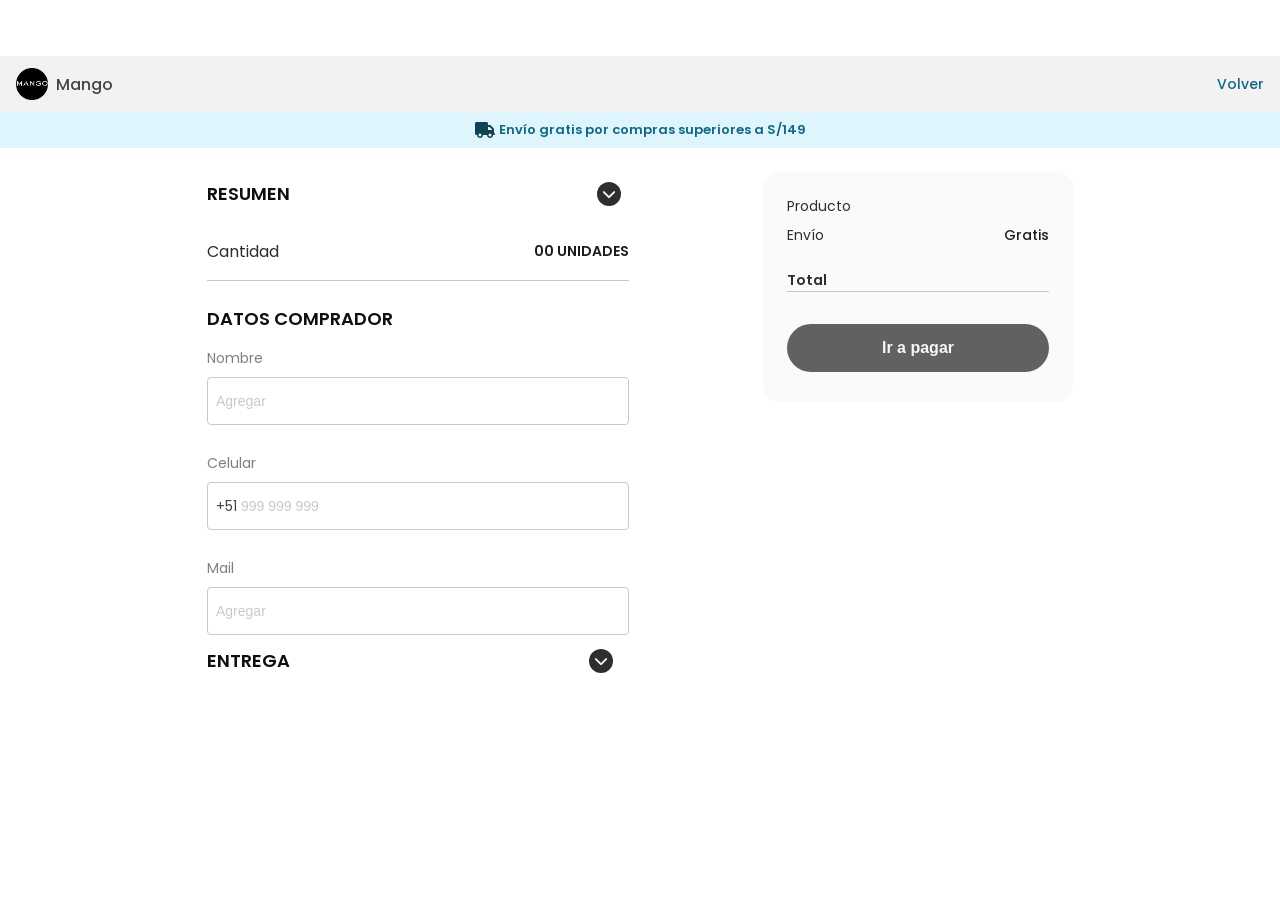
==== commit 39e829d3: "version precheckout - desktop" ====
--- a/preCheckout.html
+++ b/preCheckout.html
@@ -21,191 +21,215 @@
         <a class="checkout-header__volver">Volver</a>
     </header>
 
+
     <!-- Banner envío gratis -->
     <div class="banner-envio">
         <i class="fa-solid fa-truck"></i>
         <span id="default">Envío gratis por compras superiores a S/149</span>
     </div>
 
-    <!-- Resumen -->
-    <section class="checkout-resumen">
-        <div class="checkout-resumen__header">
-            <h2>Resumen</h2>
-            <i class="fa-solid fa-chevron-down"></i>
+    <div class="checkout-warning-desktop">
+        <i class="fa-solid fa-circle-exclamation"></i>
+        <p>Completa tus datos para continuar</p>
+    </div>
+
+    <div class="checkout-row">  
+
+        <div class="checkout-main">
+            <!-- Resumen -->
+            <section class="checkout-resumen">
+                <div class="checkout-resumen__header">
+                    <h2>Resumen</h2>
+                    <i class="fa-solid fa-chevron-down"></i>
+                </div>
+
+                <div class="checkout-resumen__detalle"></div>
+
+                <!-- solo se ve en desktop -->
+                <div class="checkout-resumen__cantidad-desktop">
+                    <span>Cantidad</span>
+                    <span class="cantidad-desktop-value">00 UNIDADES</span>
+                </div>
+
+                <div class="checkout-resumen__total">
+                    <span>Total</span>
+                    <span class="total-price">S/ 120.00</span>
+                </div>
+            </section>
+
+            <!-- Datos comprador -->
+            <section class="checkout-datos">
+                
+                <h2>Datos comprador</h2>
+
+                <div class="checkout-column">
+
+                    <div class="checkout-field">
+                        <label>Nombre</label>
+                        <div class="input-wrapper">
+                            <input type="text" id="input-nombre" placeholder="Agregar">
+                            <i class="fa-solid fa-circle-exclamation input-icon-error"></i>
+                        </div>
+                        <span class="field-error" id="error-nombre"></span>
+                    </div>
+
+                    <div class="checkout-field">
+                        <label>Celular</label>
+                        <div class="input-wrapper">
+                            <div class="input-celular-wrapper">
+                                <span class="celular-prefix">+51</span>
+                                <input type="text" id="input-celular" placeholder="999 999 999" maxlength="9">
+                            </div>
+                                <i class="fa-solid fa-circle-exclamation input-icon-error"></i>
+                        </div>
+                        <span class="field-error" id="error-celular"></span>
+                    </div>
+
+                    <div class="checkout-field">
+                        <label>Mail</label>
+
+                        <div class="input-wrapper">
+                            <input type="email" id="input-mail" placeholder="Agregar">
+                            <i class="fa-solid fa-circle-exclamation input-icon-error"></i>
+                        </div>
+
+                        <span class="field-error" id="error-mail"></span>
+                    </div>
+                </div>
+
+            </section>
+
+            <!-- Entrega -->
+            <section class="checkout-entrega">
+                <div class="checkout-entrega__header">
+                    <h2>Entrega</h2>
+                    <i class="fa-solid fa-chevron-down"></i>
+                </div>
+
+                <div class="checkout-entrega__content">
+
+                    <div class="checkout-entrega__opciones">
+                        <label>
+                            <input type="radio" name="entrega" value="delivery" checked> Delivery
+                        </label>
+                        <label>
+                            <input type="radio" name="entrega" value="recojo"> Retiro en tienda
+                        </label>
+                    </div>
+
+                    <div class="checkout-entrega__fields">
+                        
+                        <!-- ============ DELIVERY ============ -->
+                        <div class="entrega-delivery entrega-delivery--visible" id="entrega-delivery">
+                            
+                            <!-- Opciones de envío -->
+                            <div class="entrega-opciones-envio">
+
+                                <!-- Estado 1: envío gratis por destino -->
+                                <div class="envio-item envio-item--gratis envio-item--hidden">
+                                    <span>• Envío a Lima Metropolitana</span>
+                                    <span class="envio-badge">GRATIS</span>
+                                </div>
+
+                                <!-- Estado 2: progress bar -->
+                                <div class="envio-item envio-item--progress">
+                                    <p>¡Estás a solo <strong>S/29.00</strong> de tener <strong>Envío Gratis!</strong></p>
+                                    <div class="envio-progress-bar">
+                                        <div class="envio-progress-bar__fill"></div>
+                                    </div>
+                                </div>
+
+                                <!-- Estado 3: tarifas por defecto -->
+                                <div class="envio-item envio-item--tarifas">
+                                    <span>• Envío a Lima Metropolitana <span class="envio-precio">S/15.00</span></span>
+                                    <span>• Envío a todo Peru <span class="envio-precio">S/25.00</span></span>
+                                </div>
+
+                            </div>
+
+
+                            <div class="checkout-field">
+                                <label>Departamento</label>
+                                <select id="input-departamento">
+                                    <option value="">Seleccionar</option>
+                                    <option value="lima">Lima</option>
+                                    <option value="arequipa">Arequipa</option>
+                                    <option value="cusco">Cusco</option>
+                                    <option value="piura">Piura</option>
+                                    <option value="trujillo">Trujillo</option>
+                                </select>
+                            </div>
+
+                            <div class="checkout-field">
+                                <label>Distrito</label>
+                                <input type="text" id="input-distrito" placeholder="Surco">
+                            </div>
+
+                            <div class="checkout-field">
+                                <label>Dirección</label>
+                                <input type="text" id="input-direccion" placeholder="Av. Alfredo Benavides 778">
+                            </div>
+                        </div>
+                    </div>
+
+                    <!-- ============ RETIRO EN TIENDA (nuevo, independiente) ============ -->
+                    <div class="entrega-recojo" id="entrega-recojo">
+
+                        <div class="checkout-field">
+                            <label>Departamento</label>
+                            <select id="input-departamento-recojo">
+                                <option value="lima">Lima, Lima</option>
+                            </select>
+                        </div>
+
+                        <div class="tienda-card" data-tienda="jockey-plaza">
+                            <div class="tienda-card__info">
+                                <p class="tienda-card__nombre">Jockey Plaza</p>
+                                <p class="tienda-card__direccion">• Av. Javier Prado Este 4200 Surco, Local 103</p>
+                                <p class="tienda-card__horario">Lima · Horario: 9:00 a 18:00</p>
+                            </div>
+                            <button type="button" class="tienda-card__btn">Seleccionar</button>
+                        </div>
+
+                        <div class="tienda-card" data-tienda="angamos-open-plaza">
+                            <div class="tienda-card__info">
+                                <p class="tienda-card__nombre">Angamos Open Plaza</p>
+                                <p class="tienda-card__direccion">• Av. Angamos Este 1803, Surquillo</p>
+                                <p class="tienda-card__horario">Lima · Horario: 9:00 a 18:00</p>
+                            </div>
+                            <button type="button" class="tienda-card__btn">Seleccionar</button>
+                        </div>
+
+                        <div class="checkout-field">
+                            <label>Fecha de retiro</label>
+                            <input type="date" id="input-fecha-retiro">
+                        </div>
+
+                    </div>
+
+                </div>
+
+            </section>
+
         </div>
 
-        <div class="checkout-resumen__detalle">
-            <!--<img src="images/image_p.png" alt="Camisa bootcut">
-            <div class="checkout-resumen__info">
-                <p class="resumen-nombre">Camisa <br> Bootcut</p>
-
-                <div class="checkout-resumen__atributos">
-                    <span>Color: <span class="resumen-color">Celeste</span></span>
-                    <span>Talla: <span class="resumen-talla">M</span></span>
-                    <span>Cantidad: <span class="resumen-cantidad">01</span></span>
-                </div>
-            </div>-->
-        </div>
-
-        <div class="checkout-resumen__total">
-            <span>Total</span>
-            <span class="total-price">S/ 120.00</span>
-        </div>
-    </section>
-
-    <!-- Datos comprador -->
-    <section class="checkout-datos">
-        
-        <h2>Datos comprador</h2>
-
-        <div class="checkout-column">
-
-            <div class="checkout-field">
-                <label>Nombre</label>
-                <div class="input-wrapper">
-                    <input type="text" id="input-nombre" placeholder="Agregar">
-                    <i class="fa-solid fa-circle-exclamation input-icon-error"></i>
-                </div>
-                <span class="field-error" id="error-nombre"></span>
-            </div>
-
-            <div class="checkout-field">
-                <label>Celular</label>
-                <div class="input-wrapper">
-                    <div class="input-celular-wrapper">
-                        <span class="celular-prefix">+51</span>
-                        <input type="text" id="input-celular" placeholder="999 999 999" maxlength="9">
-                    </div>
-                        <i class="fa-solid fa-circle-exclamation input-icon-error"></i>
-                </div>
-                 <span class="field-error" id="error-celular"></span>
-            </div>
-
-            <div class="checkout-field">
-                <label>Mail</label>
-
-                <div class="input-wrapper">
-                    <input type="email" id="input-mail" placeholder="Agregar">
-                    <i class="fa-solid fa-circle-exclamation input-icon-error"></i>
-                </div>
-
-                <span class="field-error" id="error-mail"></span>
-            </div>
-        </div>
-
-    </section>
-
-    <!-- Entrega -->
-    <section class="checkout-entrega">
-        <div class="checkout-entrega__header">
-            <h2>Entrega</h2>
-            <i class="fa-solid fa-chevron-down"></i>
-        </div>
-
-        <div class="checkout-entrega__content">
-
-            <div class="checkout-entrega__opciones">
-                <label>
-                    <input type="radio" name="entrega" value="delivery" checked> Delivery
-                </label>
-                <label>
-                    <input type="radio" name="entrega" value="recojo"> Retiro en tienda
-                </label>
-            </div>
-
-            <div class="checkout-entrega__fields">
-                
-                <!-- ============ DELIVERY ============ -->
-                <div class="entrega-delivery entrega-delivery--visible" id="entrega-delivery">
-                    
-                    <!-- Opciones de envío -->
-                    <div class="entrega-opciones-envio">
-
-                        <!-- Estado 1: envío gratis por destino -->
-                        <div class="envio-item envio-item--gratis envio-item--hidden">
-                            <span>• Envío a Lima Metropolitana</span>
-                            <span class="envio-badge">GRATIS</span>
-                        </div>
-
-                        <!-- Estado 2: progress bar -->
-                        <div class="envio-item envio-item--progress">
-                            <p>¡Estás a solo <strong>S/29.00</strong> de tener <strong>Envío Gratis!</strong></p>
-                            <div class="envio-progress-bar">
-                                <div class="envio-progress-bar__fill"></div>
-                            </div>
-                        </div>
-
-                        <!-- Estado 3: tarifas por defecto -->
-                        <div class="envio-item envio-item--tarifas">
-                            <span>• Envío a Lima Metropolitana <span class="envio-precio">S/15.00</span></span>
-                            <span>• Envío a todo Peru <span class="envio-precio">S/25.00</span></span>
-                        </div>
-
-                    </div>
-
-
-                    <div class="checkout-field">
-                        <label>Departamento</label>
-                        <select id="input-departamento">
-                            <option value="">Seleccionar</option>
-                            <option value="lima">Lima</option>
-                            <option value="arequipa">Arequipa</option>
-                            <option value="cusco">Cusco</option>
-                            <option value="piura">Piura</option>
-                            <option value="trujillo">Trujillo</option>
-                        </select>
-                    </div>
-
-                    <div class="checkout-field">
-                        <label>Distrito</label>
-                        <input type="text" id="input-distrito" placeholder="Surco">
-                    </div>
-
-                    <div class="checkout-field">
-                        <label>Dirección</label>
-                        <input type="text" id="input-direccion" placeholder="Av. Alfredo Benavides 778">
-                    </div>
-                </div>
-            </div>
-
-             <!-- ============ RETIRO EN TIENDA (nuevo, independiente) ============ -->
-            <div class="entrega-recojo" id="entrega-recojo">
-
-                <div class="checkout-field">
-                    <label>Departamento</label>
-                    <select id="input-departamento-recojo">
-                        <option value="lima">Lima, Lima</option>
-                    </select>
-                </div>
-
-                <div class="tienda-card" data-tienda="jockey-plaza">
-                    <div class="tienda-card__info">
-                        <p class="tienda-card__nombre">Jockey Plaza</p>
-                        <p class="tienda-card__direccion">• Av. Javier Prado Este 4200 Surco, Local 103</p>
-                        <p class="tienda-card__horario">Lima · Horario: 9:00 a 18:00</p>
-                    </div>
-                    <button type="button" class="tienda-card__btn">Seleccionar</button>
-                </div>
-
-                <div class="tienda-card" data-tienda="angamos-open-plaza">
-                    <div class="tienda-card__info">
-                        <p class="tienda-card__nombre">Angamos Open Plaza</p>
-                        <p class="tienda-card__direccion">• Av. Angamos Este 1803, Surquillo</p>
-                        <p class="tienda-card__horario">Lima · Horario: 9:00 a 18:00</p>
-                    </div>
-                    <button type="button" class="tienda-card__btn">Seleccionar</button>
-                </div>
-
-                <div class="checkout-field">
-                    <label>Fecha de retiro</label>
-                    <input type="date" id="input-fecha-retiro">
-                </div>
-
-            </div>
-
-        </div>
-
-    </section>
+        <aside class="checkout-summary-box">
+            <div class="checkout-summary-box__row">
+                <span>Producto</span>
+                <span class="summary-box-producto">S/ 0.00</span>
+            </div>
+            <div class="checkout-summary-box__row">
+                <span>Envío</span>
+                <span class="summary-box-envio">Gratis</span>
+            </div>
+            <div class="checkout-summary-box__row checkout-summary-box__row--total">
+                <span>Total</span>
+                <span class="summary-box-total">S/ 0.00</span>
+            </div>
+            <button type="button" id="btn-pagar-desktop">Ir a pagar</button>
+        </aside>
+
+    </div>
 
   </div>
 
--- a/preCheckout.css
+++ b/preCheckout.css
@@ -258,6 +258,7 @@
     display: flex;
     flex-direction: column;
     gap: 16px;
+    margin-top: 24px;
 }
 
 .checkout-datos h2{
@@ -627,10 +628,9 @@
 }
 
 
-
 /* Tarjeta de tienda */
 .tienda-card{
-    /*border: 1px solid red;*/
+    border: 1px solid transparent; 
     display: flex;
     flex-direction: column;
     /*justify-content: space-between;
@@ -665,7 +665,7 @@
 .tienda-card__horario{
     /*border: 1px solid purple;*/
     font-size: 12px;
-    color: #7F7F7F;
+    color: #616161;
 }
 
 .tienda-card__btn{
@@ -683,11 +683,12 @@
 /* Estado seleccionado */
 .tienda-card--selected{
     border-color: #4CAF50;
-    background-color: #F3FAF3;
+    background-color: #F3FCF3;
 }
 
 .tienda-card--selected .tienda-card__btn{
-    color: #44734E;
+    color: #1C5F1E;
+    font-weight: var(--font-weight-md);
 }
 
 
@@ -801,16 +802,176 @@
     cursor: pointer;
 }
 
-
-
+.checkout-resumen__cantidad-desktop {
+    display: none;
+}
+
+.checkout-summary-box{
+    display: none;
+}
+
+
+/*WARNING DESKTOP*/
+
+.checkout-warning-desktop{
+    display: none;
+}
+
+@media (min-width: 1024px){
+
+    .checkout-footer {
+        display: none;   /* el botón mobile ya no se muestra; el aside lo reemplaza */
+    }
+
+    .container{
+        /*border: 1px solid red;*/
+    }
+
+    .checkout-warning-desktop{
+        display: none;
+    }
+
+    .checkout-warning-desktop--visible{
+        /*border: 1px solid red;*/
+        display: flex;
+        justify-content: center;
+        align-items: center;
+        gap: 8px;
+        padding: 8px 24px;
+        margin: -24px -16px 8px -16px;
+        background: #FFEED5;
+    }
+
+    .checkout-warning-desktop i{
+        color: #F97816;
+    }
+
+    .checkout-warning-desktop p{
+        /*border: 1px solid green;*/
+        color: #7C2F12  ;
+    }
+
+    .checkout-header{
+        /*border: 1px solid green;*/
+        margin-top: 56px;
+    }
+
+    .checkout-row{
+        /*border: 1px solid green;*/
+        display: flex;
+        justify-content: center;
+        gap: 134px;
+    }
+
+    .checkout-main{
+        /*border: 1px solid yellow;*/
+        min-width: 422px;
+        min-height: 478px;
+    }
+
+    .checkout-summary-box{
+        /*border: 1px solid brown;*/
+        display: flex;
+        flex-direction: column;
+        min-width: 310px;
+        height: 230px;
+        padding: 24px;
+        border-radius: 16px;
+        background-color: #FAFAFA;
+        gap: 8px;
+    }
+
+    .checkout-summary-box__row{
+        /*border: 1px solid blue;*/
+        display: flex;
+        justify-content: space-between;
+    }
+
+    .checkout-summary-box__row span{
+        font-size: 14px;
+        color: #2E2E2E;
+    }
+
+    .checkout-summary-box__row .summary-box-producto{
+        font-weight: var(--font-weight-md);
+        color: #1C1C1C;
+    }
+
+    .checkout-summary-box__row .summary-box-envio{
+        font-weight: var(--font-weight-md);
+        color: #1C1C1C;
+    }
+    
+    .checkout-summary-box__row--total{
+        /*border: 1px solid red;*/
+        border-bottom: 1px solid #C9C9C9;
+        margin-top: 16px;
+    }
+
+    .checkout-summary-box__row--total span{
+        font-size: 14px;
+        color: #2E2E2E;
+        font-weight: var(--font-weight-semiBold);
+    }
+
+    .checkout-summary-box__row--total .summary-box-total{
+        font-size: 14px;
+        color: #1C1C1C;
+        font-weight: var(--font-weight-semiBold);
+    }
+
+    .checkout-summary-box button {
+        border: none;
+        border-radius: 24px;
+        width: 100%;
+        height: 48px;
+        color: #F7F7F7;
+        font-size: 16px;
+        font-weight: bold;
+        background-color: #616161;
+        cursor: pointer;
+        margin-top: 24px;
+    }
+
+
+    .checkout-resumen__cantidad-desktop {
+        display: flex;
+        justify-content: space-between;
+        align-items: center;
+        border-bottom: 1px solid #C9C9C9;
+        padding-bottom: 16px;
+    }
+
+    .checkout-resumen__cantidad-desktop span:first-child {
+        font-size: 16px;
+        color: #2E2E2E;
+    }
+
+    .checkout-resumen__cantidad-desktop span:last-child {
+        font-weight: var(--font-weight-semiBold);
+        color: #1C1C1C;
+        text-transform: uppercase;
+    }
+
+    .checkout-resumen__total {
+        display: none;   /* en desktop, la cantidad reemplaza al total aquí */
+    }
+
+
+    .modal-volver__card{
+        /*border: 1px solid green;*/
+        max-width: 644px;
+    }
+    
+}
 
 
 
 @media (min-width: 768px) {
-    .container {
+    /*.container {
         max-width: 390px;  
     }
     .checkout-footer {
         width: 390px;    
-}
+}*/
 }
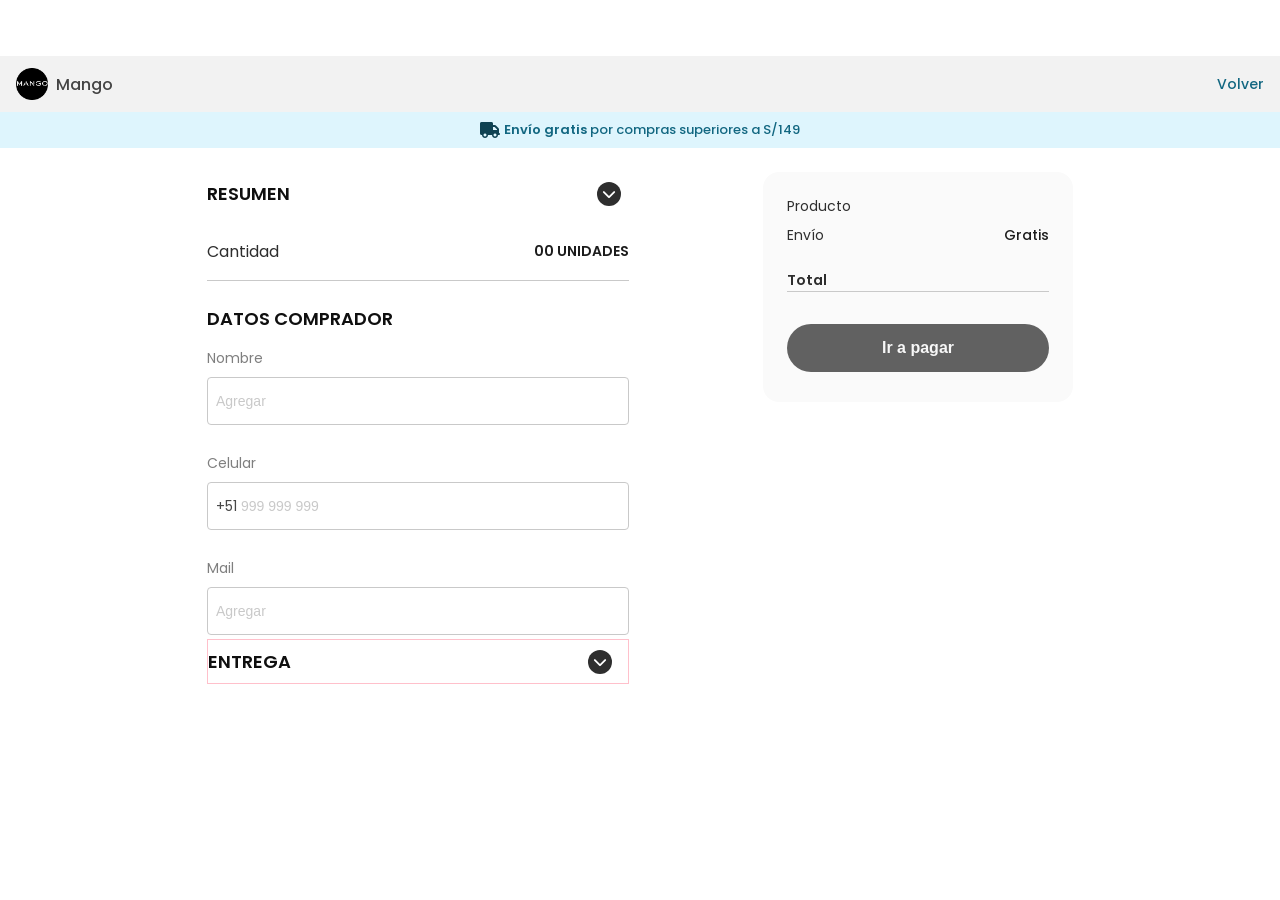
==== commit aa7ee095: "box-empty y arreglo de seleccionar con flecha e ícono de fecha" ====
--- a/preCheckout.html
+++ b/preCheckout.html
@@ -25,7 +25,7 @@
     <!-- Banner envío gratis -->
     <div class="banner-envio">
         <i class="fa-solid fa-truck"></i>
-        <span id="default">Envío gratis por compras superiores a S/149</span>
+        <span id="default"><span class="banner-envio__destacado">Envío gratis</span> por compras superiores a S/149</span>
     </div>
 
     <div class="checkout-warning-desktop">
@@ -211,6 +211,10 @@
 
             </section>
 
+            <div class="box-empty">
+                
+            </div>
+
         </div>
 
         <aside class="checkout-summary-box">
--- a/preCheckout.css
+++ b/preCheckout.css
@@ -105,9 +105,14 @@
     /*border: 3px solid blue;*/
     color: #126781;
     font-size: 13px;
+    font-weight: var(--font-weight-md);
+    white-space: nowrap;
+}
+
+.banner-envio span .banner-envio__destacado {
+    color: #126781; 
     font-weight: var(--font-weight-semiBold);
 }
-
 
 /*RESUMEN*/
 .checkout-resumen{
@@ -289,6 +294,7 @@
 }
 
 .checkout-field input{
+    /*border: 1px solid red;*/
     height:48px;
     color: #C9C9C9;
     border: 1px solid #C9C9C9;
@@ -309,6 +315,24 @@
 
 .input-celular-wrapper:focus-within{
     border-color:#A6A6A6;
+}
+
+
+.checkout-field input[type="date"] {
+    color: #C9C9C9; /* vacío por defecto */
+}
+
+.checkout-field input[type="date"].has-value {
+    color: #474747 !important; /* con fecha seleccionada */ 
+}
+
+.checkout-field input[type="date"]::-webkit-calendar-picker-indicator{
+    filter: invert(75%); /* ícono claro por defecto */
+    cursor: pointer;
+}
+
+.checkout-field input[type="date"].has-value::-webkit-calendar-picker-indicator{
+    filter: invert(30%); /* ícono oscuro cuando hay fecha */
 }
 
 /*ERROR INPUT*/
@@ -395,7 +419,7 @@
 }
 
 .checkout-entrega__header{
-    /*border: 1px solid pink;*/
+    border: 1px solid pink;
     display: flex;
     justify-content: space-between;
     align-items: center;
@@ -607,6 +631,12 @@
     box-shadow:none;
     appearance:none; /* opcional */
     -webkit-appearance:none;
+
+     /* flecha custom porque appearance:none quita la nativa */
+    background-image: url("data:image/svg+xml;utf8,<svg xmlns='http://www.w3.org/2000/svg' width='12' height='8' viewBox='0 0 12 8'><path d='M1 1L6 6L11 1' stroke='%237F7F7F' stroke-width='1.5' fill='none' stroke-linecap='round' stroke-linejoin='round'/></svg>");
+    background-repeat: no-repeat;
+    background-position: right 16px center;
+    background-size: 12px 8px;
 }
 
 /* Toggle Delivery / Retiro en tienda */
@@ -810,6 +840,11 @@
     display: none;
 }
 
+.box-empty{
+    /*border: 3px solid yellow;*/
+    width: 100%;
+    height: 96px;
+}
 
 /*WARNING DESKTOP*/
 
